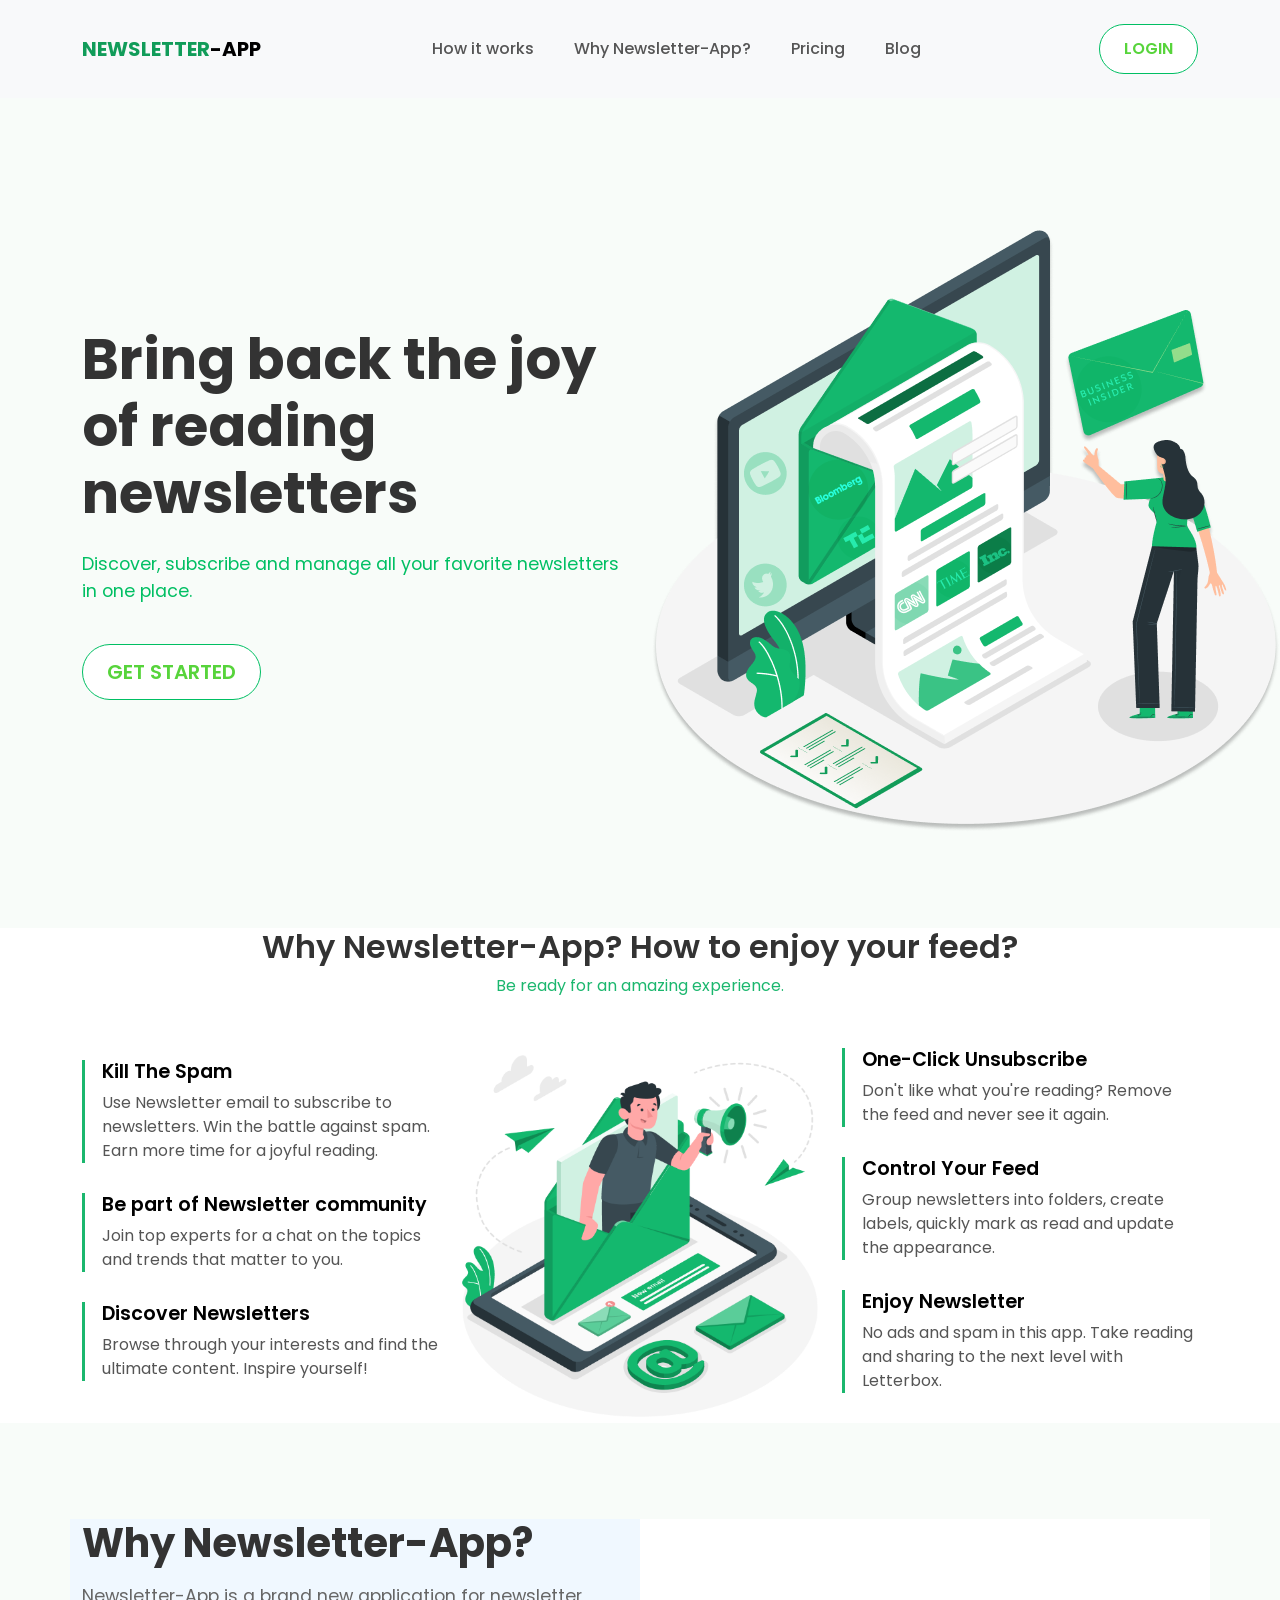
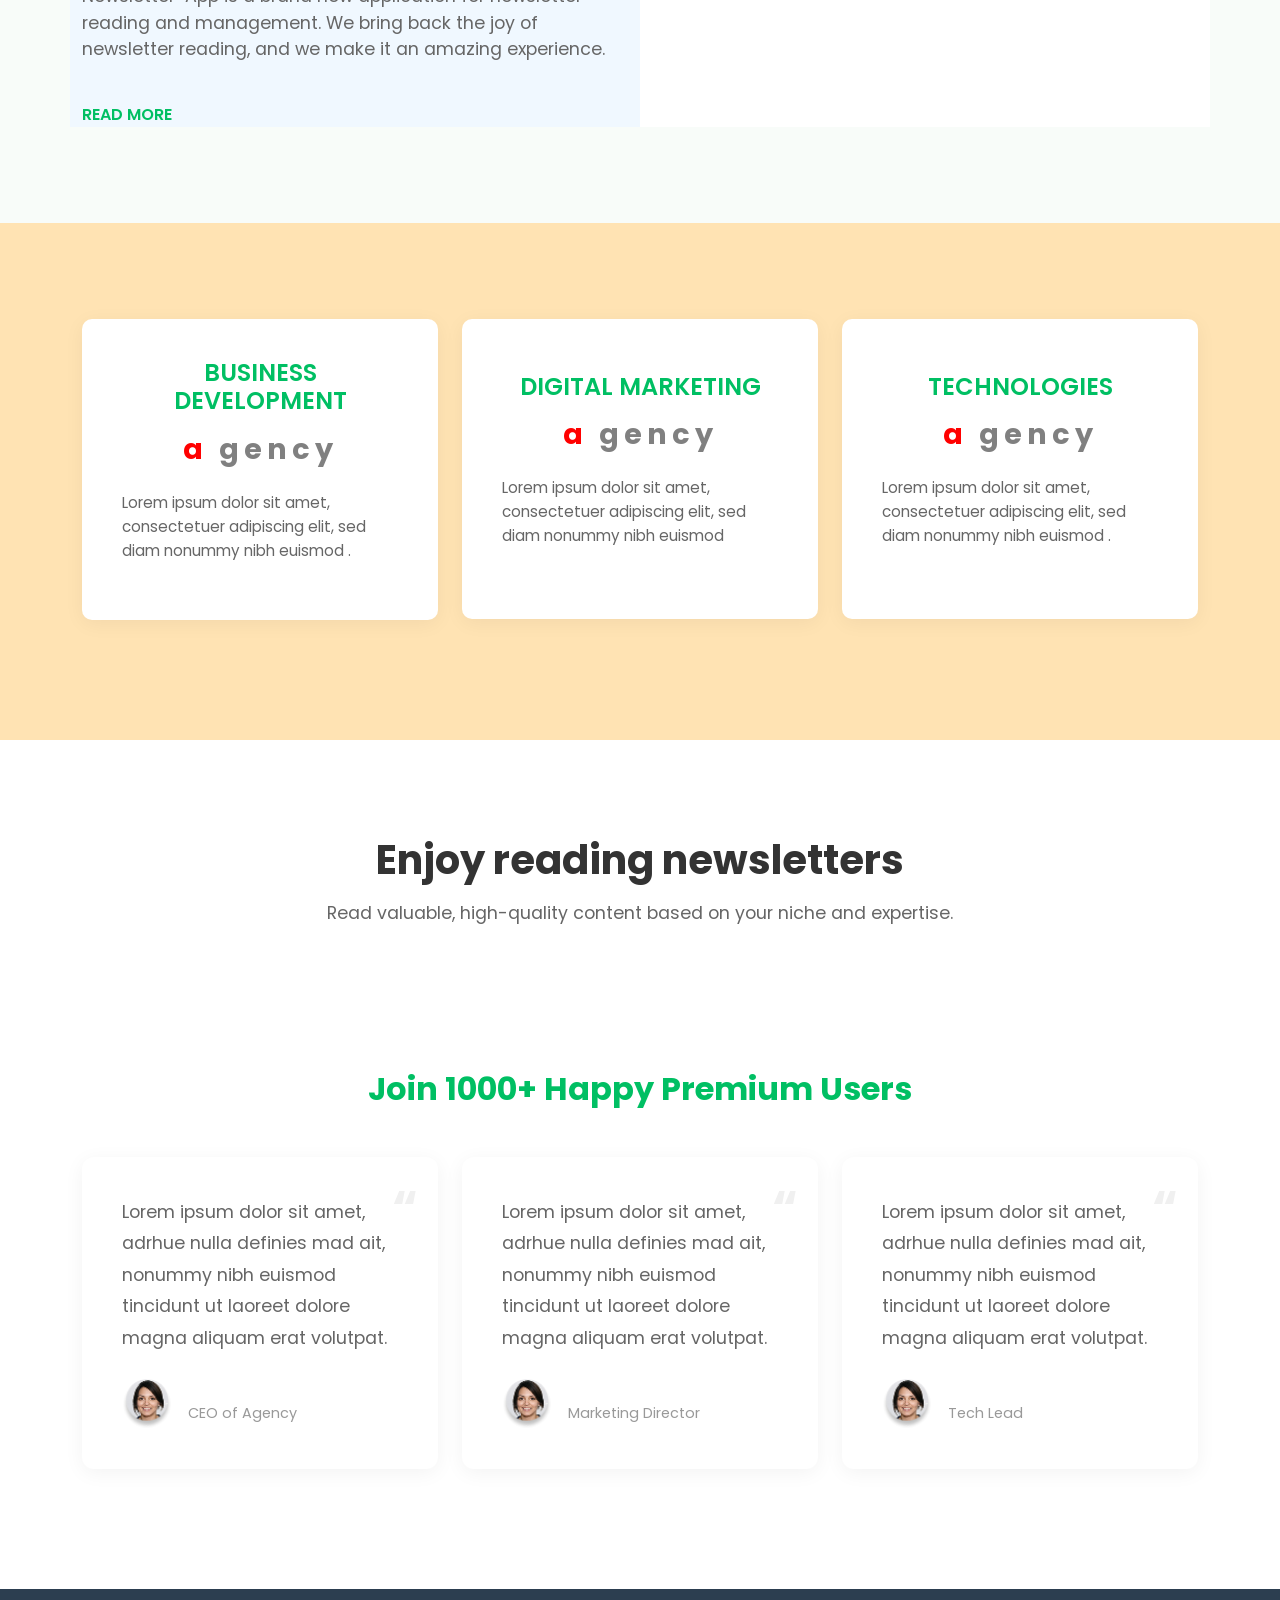
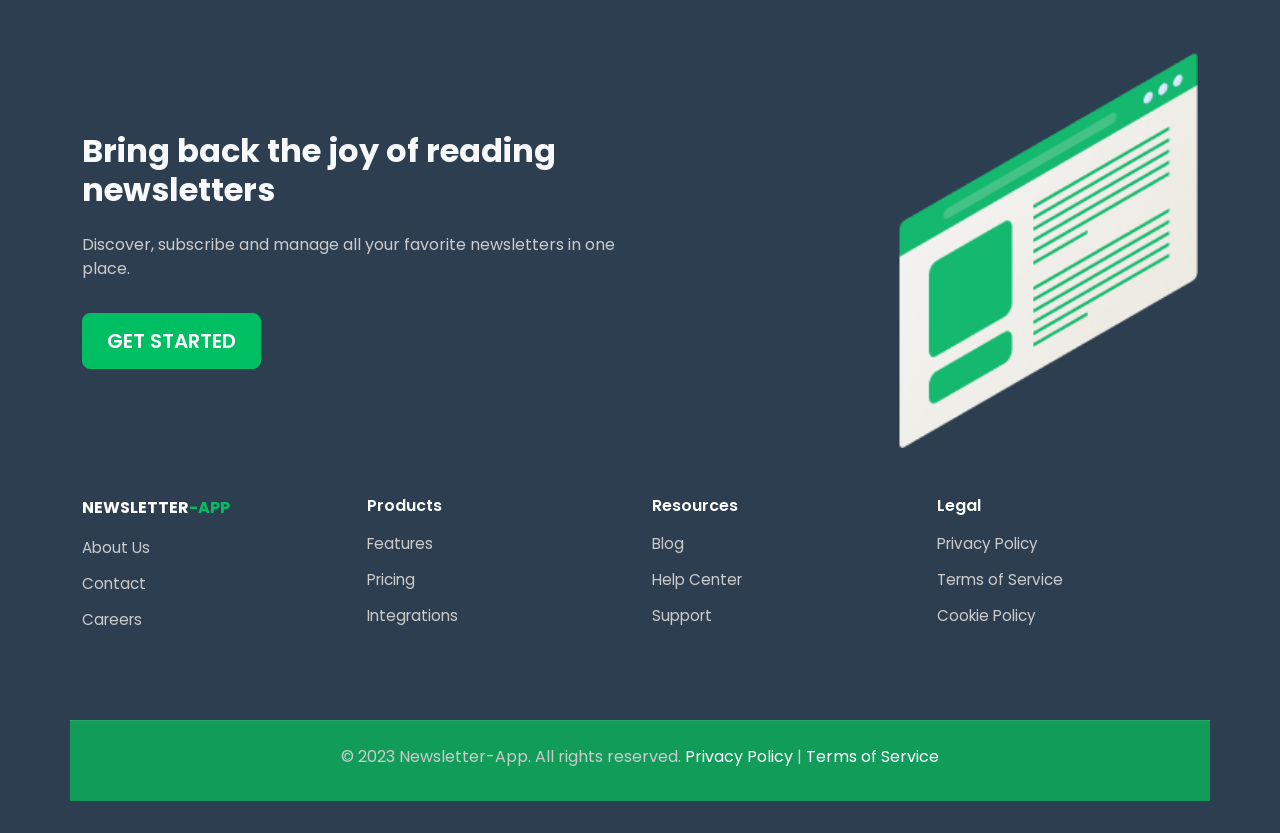
==== index.html @ 18c07ddb "first commit" ====
<!DOCTYPE html>
<html lang="en">

<head>
    <meta charset="UTF-8">
    <meta name="viewport" content="width=device-width, initial-scale=1.0">
    <title>Newsletter-App</title>
    <link href="https://cdn.jsdelivr.net/npm/bootstrap@5.3.0/dist/css/bootstrap.min.css" rel="stylesheet">
    <link href="https://fonts.googleapis.com/css2?family=Poppins:wght@300;400;500;600;700&display=swap"
        rel="stylesheet">
    <link rel="stylesheet" href="style.css">
</head>

<body>

    <!-- Navbar -->
    <nav class="navbar navbar-expand-lg bg-light">
        <div class="container">

            <a class="navbar-brand" href="#" style="color:#119C59 !important;">NEWSLETTER<span
                    style="color:black !important;">-APP</span></a>
            <button class="navbar-toggler" type="button" data-bs-toggle="collapse" data-bs-target="#navbarNav"
                aria-controls="navbarNav" aria-expanded="false" aria-label="Toggle navigation">
                <span class="navbar-toggler-icon"></span>
            </button>
            <div class="collapse navbar-collapse" id="navbarNav">
                <ul class="navbar-nav mx-auto">
                    <li class="nav-item">
                        <a class="nav-link active" aria-current="page" href="#">How it works</a>
                    </li>
                    <li class="nav-item">
                        <a class="nav-link" href="#">Why Newsletter-App?</a>
                    </li>
                    <li class="nav-item">
                        <a class="nav-link" href="#">Pricing</a>
                    </li>
                    <li class="nav-item">
                        <a class="nav-link" href="#">Blog</a>
                    </li>
                </ul>
                <button class="btn btn-primary" type="submit">LOGIN</button>
            </div>
        </div>
    </nav>

    <!-- Hero Section -->
    <section class="hero-section">
        <div class="container">
            <div class="row align-items-center">
                <div class="col-lg-6">
                    <h1>Bring back the joy of reading newsletters</h1>
                    <p style="color: #00BF63;">Discover, subscribe and manage all your favorite newsletters in one
                        place.</p>
                    <button class="btn btn-primary btn-lg">GET STARTED</button>
                </div>
                <div class="col-lg-6 d-none d-lg-block">
                 
                    <img src="./assets/Frame (1).png">
                </div>
            </div>
        </div>
    </section>


    <div class="container">
        <h2 class="section-heading">Why Newsletter-App? How to enjoy your feed?</h2>
        <p class="section-subheading">Be ready for an amazing experience.</p>

        <div class="row align-items-center">
            <!-- Left Column Features -->
            <div class="col-md-4">
                <div class="feature-box">
                    <h5 class="feature-title">Kill The Spam</h5>
                    <p class="feature-description">Use Newsletter email to subscribe to newsletters. Win the battle
                        against spam. Earn more time for a joyful reading.</p>
                </div>
                <div class="feature-box">
                    <h5 class="feature-title">Be part of Newsletter community</h5>
                    <p class="feature-description">Join top experts for a chat on the topics and trends that matter to
                        you.</p>
                </div>
                <div class="feature-box">
                    <h5 class="feature-title">Discover Newsletters</h5>
                    <p class="feature-description">Browse through your interests and find the ultimate content. Inspire
                        yourself!</p>
                </div>
            </div>

            <!-- Center Image -->
            <div class="col-md-4 text-center mb-4 mb-md-0">
                <img src="./assets/Frame.png" alt="Newsletter Illustration" class="center-image">
            </div>

            <!-- Right Column Features -->
            <div class="col-md-4">
                <div class="feature-box">
                    <h5 class="feature-title">One-Click Unsubscribe</h5>
                    <p class="feature-description">Don't like what you're reading? Remove the feed and never see it
                        again.</p>
                </div>
                <div class="feature-box">
                    <h5 class="feature-title">Control Your Feed</h5>
                    <p class="feature-description">Group newsletters into folders, create labels, quickly mark as read
                        and update the appearance.</p>
                </div>
                <div class="feature-box">
                    <h5 class="feature-title">Enjoy Newsletter</h5>
                    <p class="feature-description">No ads and spam in this app. Take reading and sharing to the next
                        level with Letterbox.</p>
                </div>
            </div>
        </div>
    </div>


    <section class="why-app-section">
        <div class="container">
            <div class="row">
                <div class="col-lg-6" style="background-color: aliceblue;">
                    <h2>Why Newsletter-App?</h2>
                    <p>Newsletter-App is a brand new application for newsletter reading and management. We bring back
                        the joy of newsletter reading, and we make it an amazing experience.</p>
                    <a href="#" class="read-more-link">READ MORE</a>
                </div>
                <div class="col-lg-6 d-none d-lg-block" style="background-color: white;">

                </div>
            </div>
        </div>
    </section>

    <section class="category-cards-section">
        <div class="container">
            <div class="row">
                <div class="col-md-4 mb-4">
                    <div class="category-card">
                        <h4 style="text-align: center;">BUSINESS DEVELOPMENT</h4>
                        <h3 style="text-align: center;letter-spacing: 5px;color: grey;"><span
                                style="color: red;">a</span>&nbsp;gency</h3>
                        <p>Lorem ipsum dolor sit amet, consectetuer adipiscing elit, sed diam nonummy nibh euismod .</p>
                    </div>
                </div>
                <div class="col-md-4 mb-4">
                    <div class="category-card">
                        <h4 style="text-align: center;">DIGITAL MARKETING</h4>
                        <h3 style="text-align: center;letter-spacing: 5px;color: grey;"><span
                                style="color: red;">a</span>&nbsp;gency</h3>
                        <p>Lorem ipsum dolor sit amet, consectetuer adipiscing elit, sed diam nonummy nibh euismod </p>
                    </div>
                </div>
                <div class="col-md-4 mb-4">
                    <div class="category-card">
                        <h4 style="text-align: center;">TECHNOLOGIES</h4>
                        <h3 style="text-align: center;letter-spacing: 5px;color: grey;"><span
                                style="color: red;">a</span>&nbsp;gency</h3>
                        <p>Lorem ipsum dolor sit amet, consectetuer adipiscing elit, sed diam nonummy nibh euismod .</p>
                    </div>
                </div>
            </div>
        </div>
    </section>


    <section class="enjoy-reading-section">
        <div class="container">
            <h2>Enjoy reading newsletters</h2>
            <p>Read valuable, high-quality content based on your niche and expertise.</p>
        </div>
    </section>

 
    <section class="testimonials-section">
        <div class="container">
            <h3 style="color: #00BF63;">Join 1000+ Happy Premium Users</h3>
            <div class="row">
                <div class="col-lg-4 mb-4">
                    <div class="testimonial-card category-card">
                        <span class="quote-mark">“</span>
                        <p class="quote">Lorem ipsum dolor sit amet, adrhue nulla definies mad ait, nonummy nibh euismod
                            tincidunt ut laoreet dolore magna aliquam erat volutpat.</p>
                        <div class="author">
                            <img src="./assets/01.png" alt="User Avatar">
                            <div class="author-info">
                                <h6>Samantha Jones</h6>
                                <span>CEO of Agency</span>
                            </div>
                        </div>
                    </div>
                </div>
                <div class="col-lg-4 mb-4">
                    <div class="testimonial-card category-card">
                        <span class="quote-mark">“</span>
                        <p class="quote">Lorem ipsum dolor sit amet, adrhue nulla definies mad ait, nonummy nibh euismod
                            tincidunt ut laoreet dolore magna aliquam erat volutpat.</p>
                        <div class="author">
                            <img src="./assets/01.png" alt="User Avatar">
                            <div class="author-info">
                                <h6>Michael Brown</h6>
                                <span>Marketing Director</span>
                            </div>
                        </div>
                    </div>
                </div>
                <div class="col-lg-4 mb-4">
                    <div class="testimonial-card category-card">
                        <span class="quote-mark">“</span>
                        <p class="quote">Lorem ipsum dolor sit amet, adrhue nulla definies mad ait, nonummy nibh euismod
                            tincidunt ut laoreet dolore magna aliquam erat volutpat.</p>
                        <div class="author">
                            <img src="./assets/01.png" alt="User Avatar">
                            <div class="author-info">
                                <h6>Jessica Miller</h6>
                                <span>Tech Lead</span>
                            </div>
                        </div>
                    </div>
                </div>
            </div>
        </div>
    </section>

    <!-- Footer Section -->
    <footer class="footer-section">
        <div class="container">
            <div class="row align-items-center mb-5">
                <div class="col-lg-6">
                    <h2>Bring back the joy of reading newsletters</h2>
                    <p>Discover, subscribe and manage all your favorite newsletters in one place.</p>
                    <button class="btn btn-primary btn-lg" style="color: white;">GET STARTED</button>
                </div>
                <div class="col-lg-6 d-none d-lg-block text-end">
                    <img src="./assets/XMLID 3.png" alt="Footer Illustration" class="img-fluid footer-image">
                </div>
            </div>

            <div class="row footer-links mt-5">
                <div class="col-md-3 col-sm-6 mb-4">
                    <a class="navbar-brand text-white" href="#" style="color: white !important;">NEWSLETTER<span
                            style="color:#00BF63;">-APP</span></a>
                    <ul class="list-unstyled mt-3">
                        <li><a href="#">About Us</a></li>
                        <li><a href="#">Contact</a></li>
                        <li><a href="#">Careers</a></li>
                    </ul>
                </div>
                <div class="col-md-3 col-sm-6 mb-4">
                    <h6>Products</h6>
                    <ul class="list-unstyled">
                        <li><a href="#">Features</a></li>
                        <li><a href="#">Pricing</a></li>
                        <li><a href="#">Integrations</a></li>
                    </ul>
                </div>
                <div class="col-md-3 col-sm-6 mb-4">
                    <h6>Resources</h6>
                    <ul class="list-unstyled">
                        <li><a href="#">Blog</a></li>
                        <li><a href="#">Help Center</a></li>
                        <li><a href="#">Support</a></li>
                    </ul>
                </div>
                <div class="col-md-3 col-sm-6 mb-4">
                    <h6>Legal</h6>
                    <ul class="list-unstyled">
                        <li><a href="#">Privacy Policy</a></li>
                        <li><a href="#">Terms of Service</a></li>
                        <li><a href="#">Cookie Policy</a></li>
                    </ul>
                </div>
            </div>

            <div class="row footer-bottom text-center" style="background-color: #119C59;">
                <div class="col-12">
                    <p>&copy; 2023 Newsletter-App. All rights reserved. <a href="#"
                            style="color: white !important;">Privacy Policy</a> | <a href="#"
                            style="color: white !important;">Terms of Service</a></p>
                </div>
            </div>
        </div>
    </footer>

    <script src="https://cdn.jsdelivr.net/npm/bootstrap@5.3.0/dist/js/bootstrap.bundle.min.js"></script>
</body>

</html>
---- style.css ----
body {
            font-family: 'Poppins', sans-serif;
            color: #333;
            background-color: #fff;
        }

        .navbar {
            padding: 1.5rem 0;
            background-color: #fff;
            box-shadow: 0 2px 10px rgba(0, 0, 0, 0.05);
        }

        .navbar-brand {
            font-weight: 700;
            color: #333 !important;
        }

        .navbar-nav .nav-link {
            color: #555 !important;
            font-weight: 500;
            margin-right: 1.5rem;
        }

        .btn-primary {
               background-color: #ffffff;
                border-color: #00BF63;
                font-weight: 600;
                padding: 0.75rem 1.5rem;
                color: #57d43b;
                border-radius: 4.5rem;
        }

        .btn-primary:hover {
            background-color: #00A355;
            border-color: #00A355;
        }

        .hero-section {
            background-color: #f8fcf9;
            padding: 6rem 0;
            position: relative;
            overflow: hidden;
        }

        .hero-section h1 {
            font-size: 3.5rem;
            font-weight: 700;
            line-height: 1.2;
            margin-bottom: 1.5rem;
        }

        .hero-section p {
            font-size: 1.1rem;
            color: #666;
            margin-bottom: 2.5rem;
        }

        .hero-image {
            position: absolute;
            right: 0;
            top: 50%;
            transform: translateY(-50%);
            width: 55%; /* Adjust as needed */
            max-width: 800px;
        }

        .how-to-enjoy-section {
            padding: 6rem 0;
            text-align: center;
        }

        .how-to-enjoy-section h2 {
            font-size: 2.5rem;
            font-weight: 700;
            margin-bottom: 1rem;
        }

        .how-to-enjoy-section p.lead {
            font-size: 1.1rem;
            color: #666;
            margin-bottom: 3rem;
        }

        .feature-item {
            text-align: left;
            margin-bottom: 2.5rem;
        }

    .section-heading {
      font-size: 2rem;
      font-weight: 600;
      text-align: center;
    }

    .section-subheading {
      text-align: center;
      color: #1bb76e;
      margin-bottom: 50px;
    }

    .feature-box {
      position: relative;
      padding-left: 20px;
      margin-bottom: 30px;
    }

    .feature-box::before {
      content: '';
      position: absolute;
      left: 0;
      top: 0;
      width: 3px;
      height: 100%;
      background-color: #1bb76e; /* Green vertical line */
    }

    .feature-title {
      font-weight: 600;
      font-size: 1.2rem;
      color: #000;
    }

    .feature-description {
      color: #555;
      margin-top: 5px;
    }

    .center-image {
      max-width: 100%;
      height: auto;
    }

    @media (max-width: 768px) {
      .feature-box {
        padding-left: 15px;
      }
      .feature-box::before {
        left: -5px;
      }
    }

        .how-to-enjoy-middle-image {
            width: 100%;
            max-width: 600px; /* Adjust as needed */
            margin: 0 auto 3rem auto;
            display: block;
        }

        .why-app-section {
            background-color: #f8fcf9;
            padding: 6rem 0;
        }

        .why-app-section h2 {
            font-size: 2.5rem;
            font-weight: 700;
            margin-bottom: 1rem;
        }

        .why-app-section p {
            font-size: 1.1rem;
            color: #666;
            margin-bottom: 2.5rem;
        }

        .read-more-link {
            color: #00BF63;
            font-weight: 600;
            text-decoration: none;
        }

        .read-more-link:hover {
            text-decoration: underline;
        }

        .category-cards-section {
            padding: 6rem 0;
            background-color:  #FFE3B3;
; /* Light yellow background */
        }

     .category-card {
  background-image: url('./assets/Group 895.png'); 
  /* background-size: cover; */
  background-position: bottom;
  background-repeat: no-repeat;
  background-color: #fff; 
  padding: 40px;
  border-radius: 10px;
  box-shadow: 0 4px 20px rgba(0, 0, 0, 0.05);

  min-height: 300px;
  color: white;

  display: flex;
  flex-direction: column;
  justify-content: center;

  position: relative;
  overflow: hidden;
}


        .category-card h4 {
            font-weight: 600;
            color: #00BF63; /* Green for category titles */
            margin-bottom: 1rem;
        }

        .category-card h3 {
            font-size: 1.8rem;
            font-weight: 700;
            margin-bottom: 1.5rem;
        }

        .category-card p {
            color: #666;
            font-size: 0.95rem;
            line-height: 1.6;
        }

        .enjoy-reading-section {
            padding: 6rem 0;
            text-align: center;
        }

        .enjoy-reading-section h2 {
            font-size: 2.5rem;
            font-weight: 700;
            margin-bottom: 1rem;
        }

        .enjoy-reading-section p {
            font-size: 1.1rem;
            color: #666;
            margin-bottom: 3rem;
        }

        .testimonials-section {
            padding-bottom: 6rem;
        }

        .testimonials-section h3 {
            font-size: 2rem;
            font-weight: 700;
            text-align: center;
            margin-bottom: 3rem;
        }

        .testimonial-card {
            background-color: #fff;
            padding: 2.5rem;
            border-radius: 0.75rem;
            box-shadow: 0 4px 20px rgba(0, 0, 0, 0.05);
            text-align: left;
            position: relative;
        }

        .testimonial-card p.quote {
            font-size: 1.1rem;
            color: #666;
            line-height: 1.8;
            margin-bottom: 1.5rem;
        }

        .testimonial-card .author {
            display: flex;
            align-items: center;
        }

        .testimonial-card .author img {
            width: 50px;
            height: 50px;
            border-radius: 50%;
            margin-right: 1rem;
            object-fit: cover;
        }

        .testimonial-card .author-info h6 {
            font-weight: 600;
            margin-bottom: 0;
        }

        .testimonial-card .author-info span {
            font-size: 0.9rem;
            color: #999;
        }

        .quote-icon {
            position: absolute;
            top: 1.5rem;
            right: 1.5rem;
            font-size: 3rem;
            color: rgba(0, 0, 0, 0.05);
            font-weight: 900;
            line-height: 1;
        }


        .footer-section {
            background-color: #2c3e50; 
            color: #f8f9fa;
            padding: 4rem 0 2rem 0;
        }

        .footer-section h2 {
            font-size: 2rem;
            font-weight: 700;
            margin-bottom: 1.5rem;
        }

        .footer-section p {
            font-size: 1rem;
            color: #ccc;
            margin-bottom: 2rem;
        }

        .footer-section .btn-primary {
            background-color: #00BF63;
            border-color: #00BF63;
            font-weight: 600;
            padding: 0.75rem 1.5rem;
            border-radius: 0.5rem;
        }

        .footer-section .footer-links h6 {
            font-weight: 600;
            margin-bottom: 1rem;
            color: #fff;
        }

        .footer-section .footer-links ul {
            list-style: none;
            padding: 0;
        }

        .footer-section .footer-links ul li {
            margin-bottom: 0.75rem;
        }

        .footer-section .footer-links ul li a {
            color: #ccc;
            text-decoration: none;
            font-size: 0.95rem;
        }

        .footer-section .footer-links ul li a:hover {
            color: #fff;
        }

        .footer-bottom {
            border-top: 1px solid rgba(255, 255, 255, 0.1);
            padding-top: 1.5rem;
            margin-top: 3rem;
            font-size: 0.9rem;
            color: #999;
        }

        .footer-bottom a {
            color: #999;
            text-decoration: none;
        }

        .footer-bottom a:hover {
            color: #ccc;
        }

        .footer-image {
            width: 100%;
            max-width: 300px; 
            float: right;
        }

        .icon {
            width: 60px;
            height: 60px;
            background-color: #e6ffe6; 
            border-radius: 10px;
            display: inline-flex;
            align-items: center;
            justify-content: center;
            font-size: 2rem;
            color: #00BF63;
            margin-bottom: 1rem;
        }

        .testimonial-card .quote-mark {
            font-size: 3em;
            color: #f0f0f0;
            position: absolute;
            top: 15px;
            right: 20px;
            font-weight: bold;
        }
          .image-stack {
      position: relative;
      width: 100%;
      max-width: 400px;
      margin: 0 auto;
      height: 280px;
    }

    .image-stack img {
      position: absolute;
      width: 100%;
      height: auto;
      border-radius: 10px;
      transition: transform 0.3s ease;
    }

    .image-stack img:nth-child(1) {
      top: 0;
      left: 0;
      z-index: 1;
    }

    .image-stack img:nth-child(2) {
      top: 20px;
      left: 20px;
      z-index: 2;
    }

    .image-stack img:nth-child(3) {
      top: 40px;
      left: 40px;
      z-index: 3;
    }

    @media (max-width: 768px) {
      .image-stack {
        height: 200px;
      }

      .image-stack img:nth-child(2) {
        top: 15px;
        left: 15px;
      }

      .image-stack img:nth-child(3) {
        top: 30px;
        left: 30px;
      }

      .newsletter-section {
        text-align: center;
      }

      .feature-item {
        justify-content: center;
      }
    }

        @media (max-width: 991.98px) {
            .hero-section h1 {
                font-size: 2.8rem;
            }
            .hero-image {
                position: static;
                transform: none;
                width: 100%;
                margin-top: 2rem;
            }
            .navbar-nav {
                text-align: center;
                margin-top: 1rem;
            }
            .navbar-nav .nav-link {
                margin-right: 0;
            }
            .footer-image {
                float: none;
                margin: 2rem auto;
                display: block;
            }
        }

        @media (max-width: 767.98px) {
            .hero-section, .how-to-enjoy-section, .why-app-section, .category-cards-section, .enjoy-reading-section, .testimonials-section, .footer-section {
                padding: 4rem 0;
            }
            .hero-section h1 {
                font-size: 2.2rem;
            }
            .how-to-enjoy-section h2, .why-app-section h2, .enjoy-reading-section h2, .testimonials-section h3, .footer-section h2 {
                font-size: 2rem;
            }
            .category-card, .testimonial-card {
                margin-bottom: 1.5rem;
            }
        }
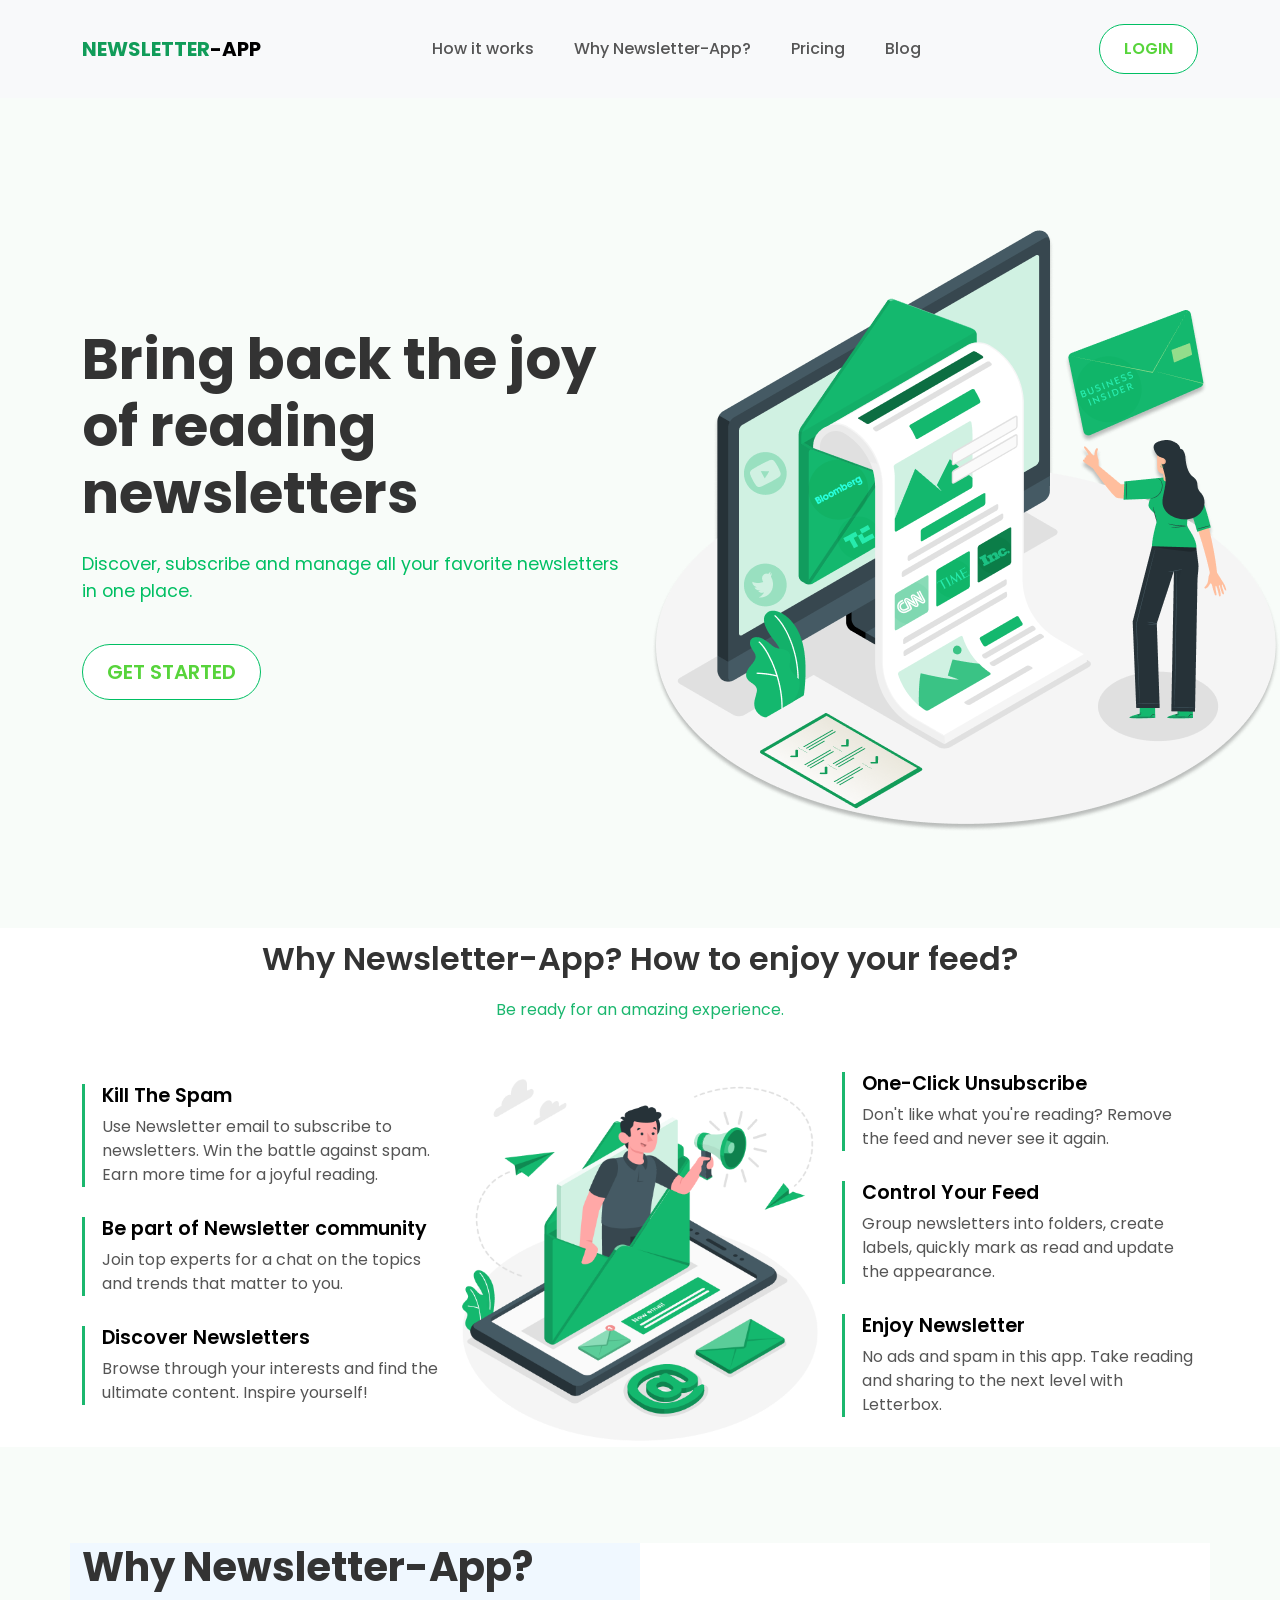
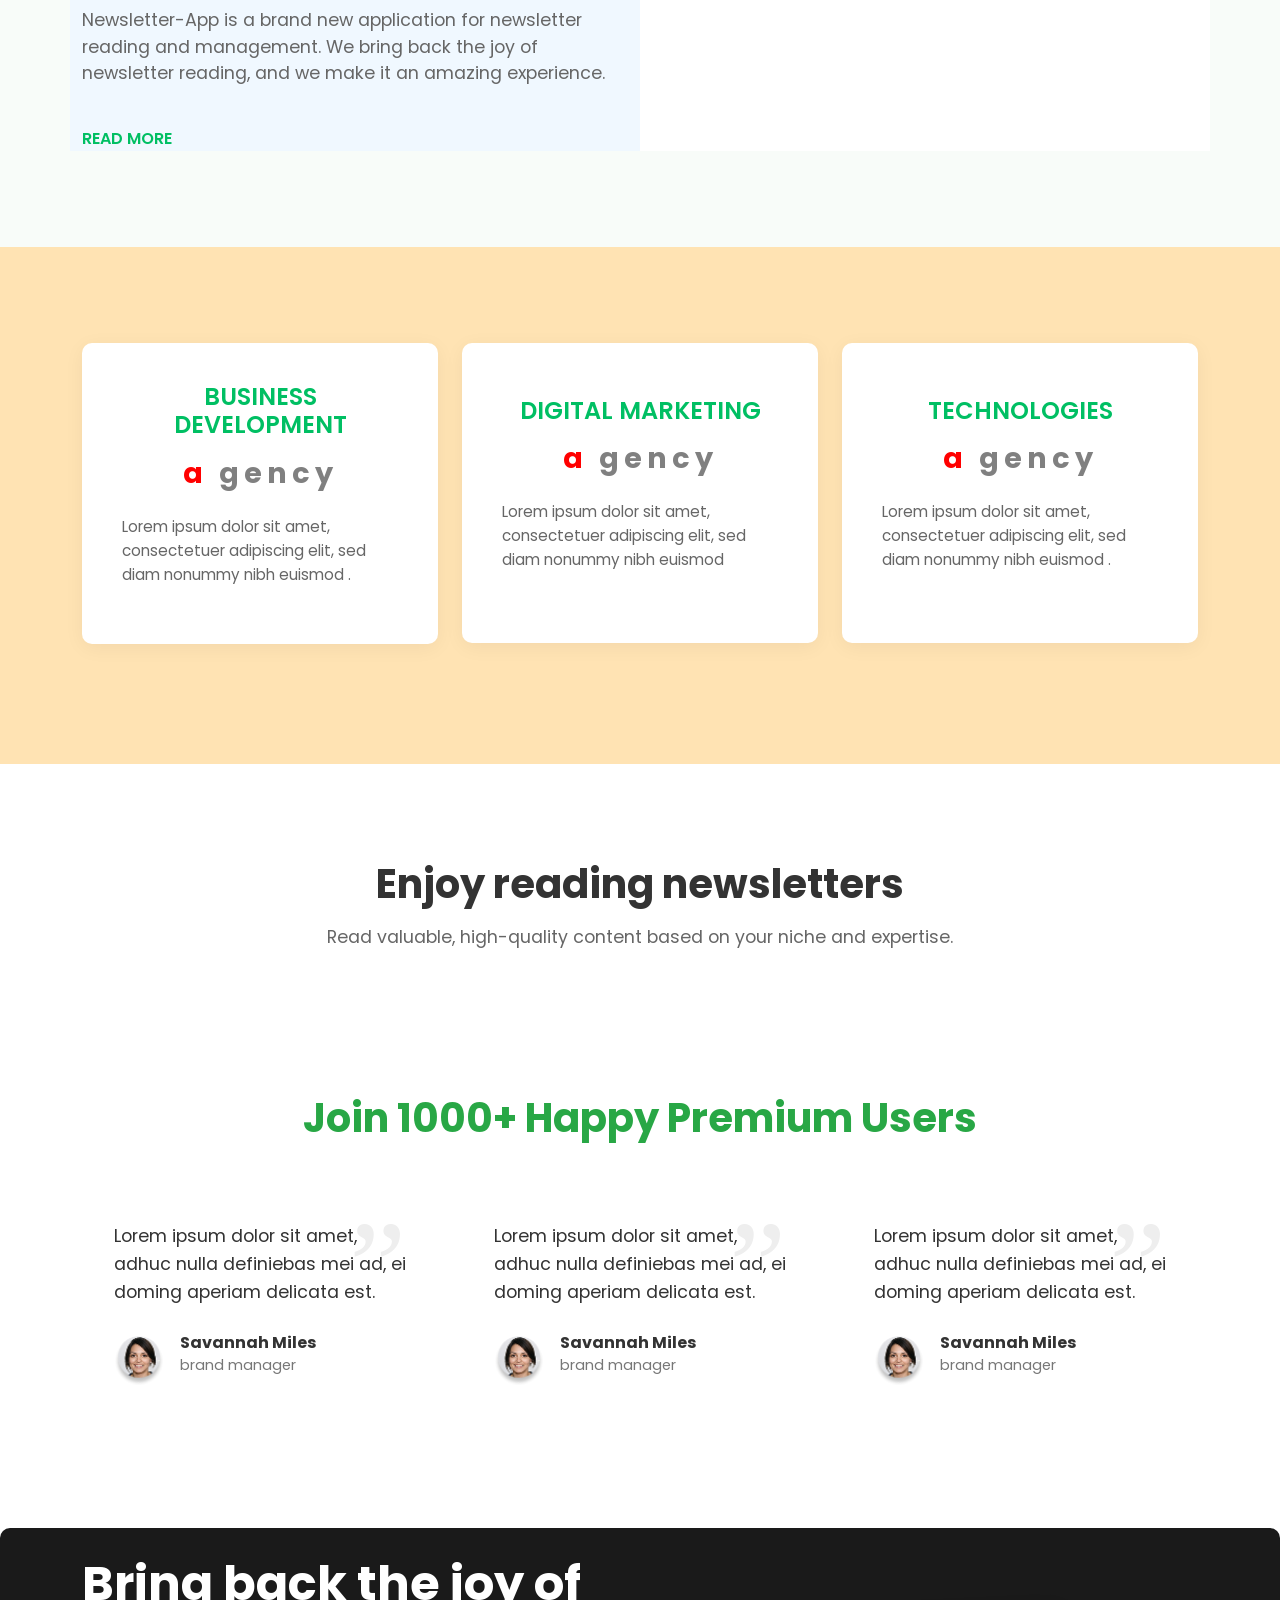
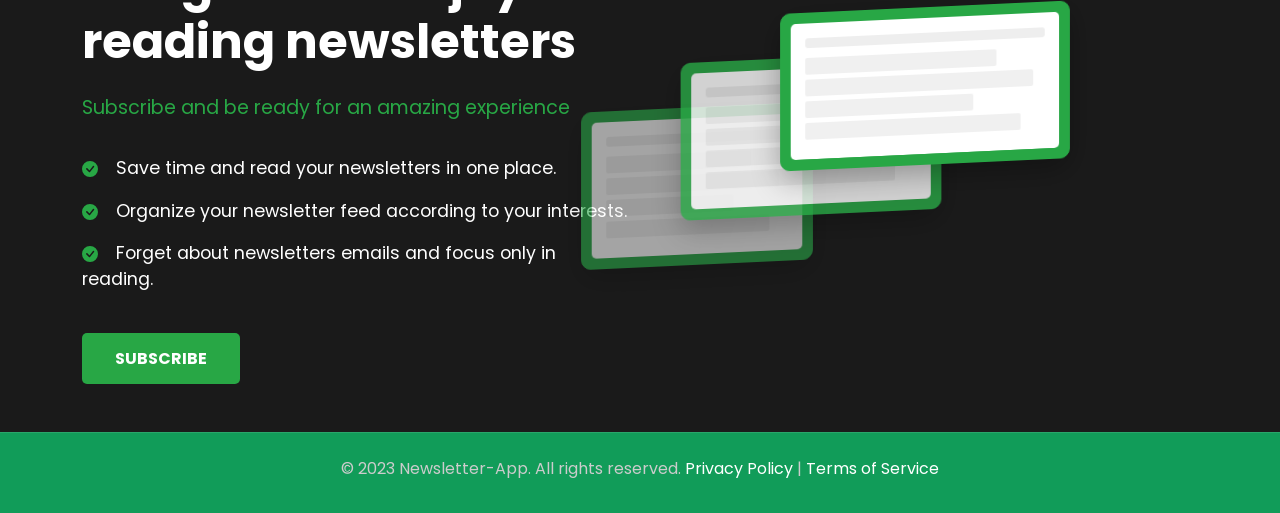
==== commit 2793f030: "Updated styles and fixed header bug" ====
--- a/index.html
+++ b/index.html
@@ -171,104 +171,105 @@
 
  
     <section class="testimonials-section">
-        <div class="container">
-            <h3 style="color: #00BF63;">Join 1000+ Happy Premium Users</h3>
-            <div class="row">
-                <div class="col-lg-4 mb-4">
-                    <div class="testimonial-card category-card">
-                        <span class="quote-mark">“</span>
-                        <p class="quote">Lorem ipsum dolor sit amet, adrhue nulla definies mad ait, nonummy nibh euismod
-                            tincidunt ut laoreet dolore magna aliquam erat volutpat.</p>
-                        <div class="author">
-                            <img src="./assets/01.png" alt="User Avatar">
-                            <div class="author-info">
-                                <h6>Samantha Jones</h6>
-                                <span>CEO of Agency</span>
-                            </div>
-                        </div>
-                    </div>
-                </div>
-                <div class="col-lg-4 mb-4">
-                    <div class="testimonial-card category-card">
-                        <span class="quote-mark">“</span>
-                        <p class="quote">Lorem ipsum dolor sit amet, adrhue nulla definies mad ait, nonummy nibh euismod
-                            tincidunt ut laoreet dolore magna aliquam erat volutpat.</p>
-                        <div class="author">
-                            <img src="./assets/01.png" alt="User Avatar">
-                            <div class="author-info">
-                                <h6>Michael Brown</h6>
-                                <span>Marketing Director</span>
-                            </div>
-                        </div>
-                    </div>
-                </div>
-                <div class="col-lg-4 mb-4">
-                    <div class="testimonial-card category-card">
-                        <span class="quote-mark">“</span>
-                        <p class="quote">Lorem ipsum dolor sit amet, adrhue nulla definies mad ait, nonummy nibh euismod
-                            tincidunt ut laoreet dolore magna aliquam erat volutpat.</p>
-                        <div class="author">
-                            <img src="./assets/01.png" alt="User Avatar">
-                            <div class="author-info">
-                                <h6>Jessica Miller</h6>
-                                <span>Tech Lead</span>
-                            </div>
-                        </div>
-                    </div>
-                </div>
-            </div>
-        </div>
+       <div class="container text-center">
+        <h1 class="section-header">Join 1000+ Happy Premium Users</h1>
+
+        <div class="row justify-content-center">
+            <div class="col-md-4 mb-4">
+                <div class="testimonial-card">
+                    <p class="testimonial-text">Lorem ipsum dolor sit amet, adhuc nulla definiebas mei ad, ei doming aperiam delicata est.</p>
+                    <div class="author-info">
+                        <img src="./assets/01.png" alt="Savannah Miles" class="author-avatar">
+                        <div>
+                            <p class="author-name">Savannah Miles</p>
+                            <p class="author-title">brand manager</p>
+                        </div>
+                    </div>
+                </div>
+            </div>
+            <div class="col-md-4 mb-4">
+                <div class="testimonial-card">
+                    <p class="testimonial-text">Lorem ipsum dolor sit amet, adhuc nulla definiebas mei ad, ei doming aperiam delicata est.</p>
+                    <div class="author-info">
+                        <img src="./assets/01.png" alt="Savannah Miles" class="author-avatar">
+                        <div>
+                            <p class="author-name">Savannah Miles</p>
+                            <p class="author-title">brand manager</p>
+                        </div>
+                    </div>
+                </div>
+            </div>
+            <div class="col-md-4 mb-4">
+                <div class="testimonial-card">
+                    <p class="testimonial-text">Lorem ipsum dolor sit amet, adhuc nulla definiebas mei ad, ei doming aperiam delicata est.</p>
+                    <div class="author-info">
+                        <img src="./assets/01.png" alt="Savannah Miles" class="author-avatar">
+                        <div>
+                            <p class="author-name">Savannah Miles</p>
+                            <p class="author-title">brand manager</p>
+                        </div>
+                    </div>
+                </div>
+            </div>
+        </div>
+    </div>
     </section>
 
     <!-- Footer Section -->
     <footer class="footer-section">
-        <div class="container">
-            <div class="row align-items-center mb-5">
-                <div class="col-lg-6">
+      
+             <div class="newsletter-section">
+        <div class="container">
+            <div class="row align-items-center">
+                <div class="col-md-6 newsletter-content  " style="padding-top: 27px;">
                     <h2>Bring back the joy of reading newsletters</h2>
-                    <p>Discover, subscribe and manage all your favorite newsletters in one place.</p>
-                    <button class="btn btn-primary btn-lg" style="color: white;">GET STARTED</button>
-                </div>
-                <div class="col-lg-6 d-none d-lg-block text-end">
-                    <img src="./assets/XMLID 3.png" alt="Footer Illustration" class="img-fluid footer-image">
-                </div>
-            </div>
-
-            <div class="row footer-links mt-5">
-                <div class="col-md-3 col-sm-6 mb-4">
-                    <a class="navbar-brand text-white" href="#" style="color: white !important;">NEWSLETTER<span
-                            style="color:#00BF63;">-APP</span></a>
-                    <ul class="list-unstyled mt-3">
-                        <li><a href="#">About Us</a></li>
-                        <li><a href="#">Contact</a></li>
-                        <li><a href="#">Careers</a></li>
+                    <p>Subscribe and be ready for an amazing experience</p>
+                    <ul>
+                        <li><svg xmlns="http://www.w3.org/2000/svg" width="16" height="18" fill="currentColor" class="bi bi-check-circle-fill" viewBox="0 0 16 16">
+                            <path d="M16 8A8 8 0 1 1 0 8a8 8 0 0 1 16 0zm-3.97-3.03a.75.75 0 0 0-1.08.022L7.477 9.417 5.384 7.323a.75.75 0 0 0-1.06 1.06L6.97 11.03a.75.75 0 0 0 1.079-.02l3.992-4.99a.75.75 0 0 0-.01-1.05z"/>
+                          </svg> Save time and read your newsletters in one place.</li>
+                        <li><svg xmlns="http://www.w3.org/2000/svg" width="16" height="18" fill="currentColor" class="bi bi-check-circle-fill" viewBox="0 0 16 16">
+                            <path d="M16 8A8 8 0 1 1 0 8a8 8 0 0 1 16 0zm-3.97-3.03a.75.75 0 0 0-1.08.022L7.477 9.417 5.384 7.323a.75.75 0 0 0-1.06 1.06L6.97 11.03a.75.75 0 0 0 1.079-.02l3.992-4.99a.75.75 0 0 0-.01-1.05z"/>
+                          </svg> Organize your newsletter feed according to your interests.</li>
+                        <li><svg xmlns="http://www.w3.org/2000/svg" width="16" height="18" fill="currentColor" class="bi bi-check-circle-fill" viewBox="0 0 16 16">
+                            <path d="M16 8A8 8 0 1 1 0 8a8 8 0 0 1 16 0zm-3.97-3.03a.75.75 0 0 0-1.08.022L7.477 9.417 5.384 7.323a.75.75 0 0 0-1.06 1.06L6.97 11.03a.75.75 0 0 0 1.079-.02l3.992-4.99a.75.75 0 0 0-.01-1.05z"/>
+                          </svg> Forget about newsletters emails and focus only in reading.</li>
                     </ul>
-                </div>
-                <div class="col-md-3 col-sm-6 mb-4">
-                    <h6>Products</h6>
-                    <ul class="list-unstyled">
-                        <li><a href="#">Features</a></li>
-                        <li><a href="#">Pricing</a></li>
-                        <li><a href="#">Integrations</a></li>
-                    </ul>
-                </div>
-                <div class="col-md-3 col-sm-6 mb-4">
-                    <h6>Resources</h6>
-                    <ul class="list-unstyled">
-                        <li><a href="#">Blog</a></li>
-                        <li><a href="#">Help Center</a></li>
-                        <li><a href="#">Support</a></li>
-                    </ul>
-                </div>
-                <div class="col-md-3 col-sm-6 mb-4">
-                    <h6>Legal</h6>
-                    <ul class="list-unstyled">
-                        <li><a href="#">Privacy Policy</a></li>
-                        <li><a href="#">Terms of Service</a></li>
-                        <li><a href="#">Cookie Policy</a></li>
-                    </ul>
-                </div>
-            </div>
+                    <a href="#" class="btn btn-subscribe">SUBSCRIBE</a>
+                </div>
+                <div class="col-md-6 d-flex justify-content-center align-items-center newsletter-image-container">
+                    <div class="newsletter-image">
+                        <div class="newsletter-window-content">
+                            <div class="newsletter-window-header"></div>
+                            <div class="newsletter-window-line"></div>
+                            <div class="newsletter-window-line"></div>
+                            <div class="newsletter-window-line"></div>
+                            <div class="newsletter-window-line"></div>
+                        </div>
+                    </div>
+                    <div class="newsletter-image">
+                        <div class="newsletter-window-content">
+                            <div class="newsletter-window-header"></div>
+                            <div class="newsletter-window-line"></div>
+                            <div class="newsletter-window-line"></div>
+                            <div class="newsletter-window-line"></div>
+                            <div class="newsletter-window-line"></div>
+                        </div>
+                    </div>
+                    <div class="newsletter-image">
+                        <div class="newsletter-window-content">
+                            <div class="newsletter-window-header"></div>
+                            <div class="newsletter-window-line"></div>
+                            <div class="newsletter-window-line"></div>
+                            <div class="newsletter-window-line"></div>
+                            <div class="newsletter-window-line"></div>
+                        </div>
+                    </div>
+                </div>
+            </div>
+       
+    </div>
+
 
             <div class="row footer-bottom text-center" style="background-color: #119C59;">
                 <div class="col-12">
--- a/style.css
+++ b/style.css
@@ -90,6 +90,7 @@
       font-size: 2rem;
       font-weight: 600;
       text-align: center;
+      padding: 12px;
     }
 
     .section-subheading {
@@ -236,10 +237,6 @@
             margin-bottom: 3rem;
         }
 
-        .testimonials-section {
-            padding-bottom: 6rem;
-        }
-
         .testimonials-section h3 {
             font-size: 2rem;
             font-weight: 700;
@@ -247,44 +244,6 @@
             margin-bottom: 3rem;
         }
 
-        .testimonial-card {
-            background-color: #fff;
-            padding: 2.5rem;
-            border-radius: 0.75rem;
-            box-shadow: 0 4px 20px rgba(0, 0, 0, 0.05);
-            text-align: left;
-            position: relative;
-        }
-
-        .testimonial-card p.quote {
-            font-size: 1.1rem;
-            color: #666;
-            line-height: 1.8;
-            margin-bottom: 1.5rem;
-        }
-
-        .testimonial-card .author {
-            display: flex;
-            align-items: center;
-        }
-
-        .testimonial-card .author img {
-            width: 50px;
-            height: 50px;
-            border-radius: 50%;
-            margin-right: 1rem;
-            object-fit: cover;
-        }
-
-        .testimonial-card .author-info h6 {
-            font-weight: 600;
-            margin-bottom: 0;
-        }
-
-        .testimonial-card .author-info span {
-            font-size: 0.9rem;
-            color: #999;
-        }
 
         .quote-icon {
             position: absolute;
@@ -296,12 +255,6 @@
             line-height: 1;
         }
 
-
-        .footer-section {
-            background-color: #2c3e50; 
-            color: #f8f9fa;
-            padding: 4rem 0 2rem 0;
-        }
 
         .footer-section h2 {
             font-size: 2rem;
@@ -392,58 +345,11 @@
             right: 20px;
             font-weight: bold;
         }
-          .image-stack {
-      position: relative;
-      width: 100%;
-      max-width: 400px;
-      margin: 0 auto;
-      height: 280px;
-    }
-
-    .image-stack img {
-      position: absolute;
-      width: 100%;
-      height: auto;
-      border-radius: 10px;
-      transition: transform 0.3s ease;
-    }
-
-    .image-stack img:nth-child(1) {
-      top: 0;
-      left: 0;
-      z-index: 1;
-    }
-
-    .image-stack img:nth-child(2) {
-      top: 20px;
-      left: 20px;
-      z-index: 2;
-    }
-
-    .image-stack img:nth-child(3) {
-      top: 40px;
-      left: 40px;
-      z-index: 3;
-    }
+        
+
 
     @media (max-width: 768px) {
-      .image-stack {
-        height: 200px;
-      }
-
-      .image-stack img:nth-child(2) {
-        top: 15px;
-        left: 15px;
-      }
-
-      .image-stack img:nth-child(3) {
-        top: 30px;
-        left: 30px;
-      }
-
-      .newsletter-section {
-        text-align: center;
-      }
+    
 
       .feature-item {
         justify-content: center;
@@ -488,6 +394,191 @@
                 margin-bottom: 1.5rem;
             }
         }
-
-
-
+             .section-header {
+            color: #28a745; /* Green color for header */
+            font-size: 2.5rem;
+            font-weight: bold;
+            margin-bottom: 3rem;
+        }
+        .testimonial-card {
+            padding: 2rem;
+            text-align: left;
+        }
+        .testimonial-text {
+            font-size: 1.1rem;
+            line-height: 1.6;
+            margin-bottom: 1.5rem;
+            position: relative;
+        }
+        .testimonial-text::before {
+            content: "”";
+            font-family: 'Times New Roman', serif; /* A classic font for quotes */
+            font-size: 8rem;
+            color: #eee;
+            position: absolute;
+            right: 0px; /* Adjust as needed */
+            top: -20px; /* Adjust as needed */
+            z-index: -1;
+            line-height: 1;
+        }
+        .author-info {
+            display: flex;
+            align-items: center;
+        }
+        .author-avatar {
+            width: 50px;
+            height: 50px;
+            border-radius: 50%;
+            margin-right: 1rem;
+            object-fit: cover;
+        }
+        .author-name {
+            font-weight: bold;
+            font-size: 1rem;
+            margin-bottom: 0;
+        }
+        .author-title {
+            font-size: 0.9rem;
+            color: #777;
+        }
+
+        .newsletter-section {
+            background-color: #1a1a1a; 
+            color: #fff;
+            padding-top: 5rem 0;
+            margin-top: 5rem;
+            border-radius: 10px;
+        }
+        .newsletter-content h2 {
+            font-size: 3rem;
+            font-weight: bold;
+            margin-bottom: 1.5rem;
+        }
+        .newsletter-content p {
+            font-size: 1.2rem;
+            color: #28a745; /* Green for key phrase */
+            margin-bottom: 2rem;
+        }
+        .newsletter-content ul {
+            list-style: none;
+            padding: 0;
+            margin-bottom: 2.5rem;
+        }
+        .newsletter-content ul li {
+            margin-bottom: 1rem;
+            font-size: 1.1rem;
+        }
+        .newsletter-content ul li svg {
+            margin-right: 0.8rem;
+            color: #28a745;
+        }
+        .btn-subscribe {
+            background-color: #28a745; /* Green button */
+            color: #fff;
+            padding: 0.8rem 2rem;
+            border-radius: 5px;
+            text-decoration: none;
+            font-weight: bold;
+            transition: background-color 0.3s ease;
+        }
+        .btn-subscribe:hover {
+            background-color: #218838; /* Darker green on hover */
+            color: #fff;
+        }
+        .newsletter-image-container {
+            position: relative;
+            height: 300px; /* Adjust as needed */
+        }
+        .newsletter-image {
+            position: absolute;
+            width: 250px;
+            height: auto;
+            border-radius: 10px;
+            box-shadow: 0 10px 30px rgba(0, 0, 0, 0.3);
+            transform: rotateY(-15deg) rotateX(10deg);
+            transform-style: preserve-3d;
+            background-color: #28a745; /* Green color for the window */
+            border: 1px solid #28a745;
+        }
+        .newsletter-image:nth-child(1) {
+            top: 0;
+            left: 50%;
+            transform: translate(-50%, 0) rotateX(10deg) rotateY(-15deg);
+            z-index: 3;
+            width: 300px;
+        }
+        .newsletter-image:nth-child(2) {
+            top: 50px;
+            left: 30%;
+            transform: translate(-50%, 0) rotateX(10deg) rotateY(-15deg);
+            z-index: 2;
+            width: 270px;
+            opacity: 0.8;
+        }
+        .newsletter-image:nth-child(3) {
+            top: 100px;
+            left: 10%;
+            transform: translate(-50%, 0) rotateX(10deg) rotateY(-15deg);
+            z-index: 1;
+            width: 240px;
+            opacity: 0.6;
+        }
+
+        /* Responsive adjustments */
+        @media (max-width: 768px) {
+            .section-header {
+                font-size: 2rem;
+            }
+            .newsletter-content h2 {
+                font-size: 2.2rem;
+            }
+            .newsletter-image-container {
+                height: auto;
+                margin-top: 3rem;
+            }
+            .newsletter-image {
+                position: static;
+                transform: none;
+                width: 70%;
+                max-width: 300px;
+                margin: 1rem auto;
+                display: block;
+                opacity: 1;
+            }
+        }
+
+        /* Placeholder for newsletter window content */
+        .newsletter-window-content {
+            background-color: #fff;
+            margin: 10px;
+            height: calc(100% - 20px);
+            border-radius: 5px;
+            padding: 15px;
+            box-sizing: border-box;
+            color: #333;
+            font-size: 0.8rem;
+            line-height: 1.4;
+            display: flex;
+            flex-direction: column;
+            justify-content: space-between;
+        }
+        .newsletter-window-header {
+            width: 100%;
+            height: 10px;
+            background-color: #eee;
+            border-radius: 3px;
+            margin-bottom: 10px;
+        }
+        .newsletter-window-line {
+            width: 90%;
+            height: 17px;
+            background-color: #f0f0f0;
+            border-radius: 2px;
+            margin-bottom: 5px;
+        }
+        .newsletter-window-line:nth-child(2) { width: 80%; }
+        .newsletter-window-line:nth-child(3) { width: 95%; }
+        .newsletter-window-line:nth-child(4) { width: 70%; }
+
+
+
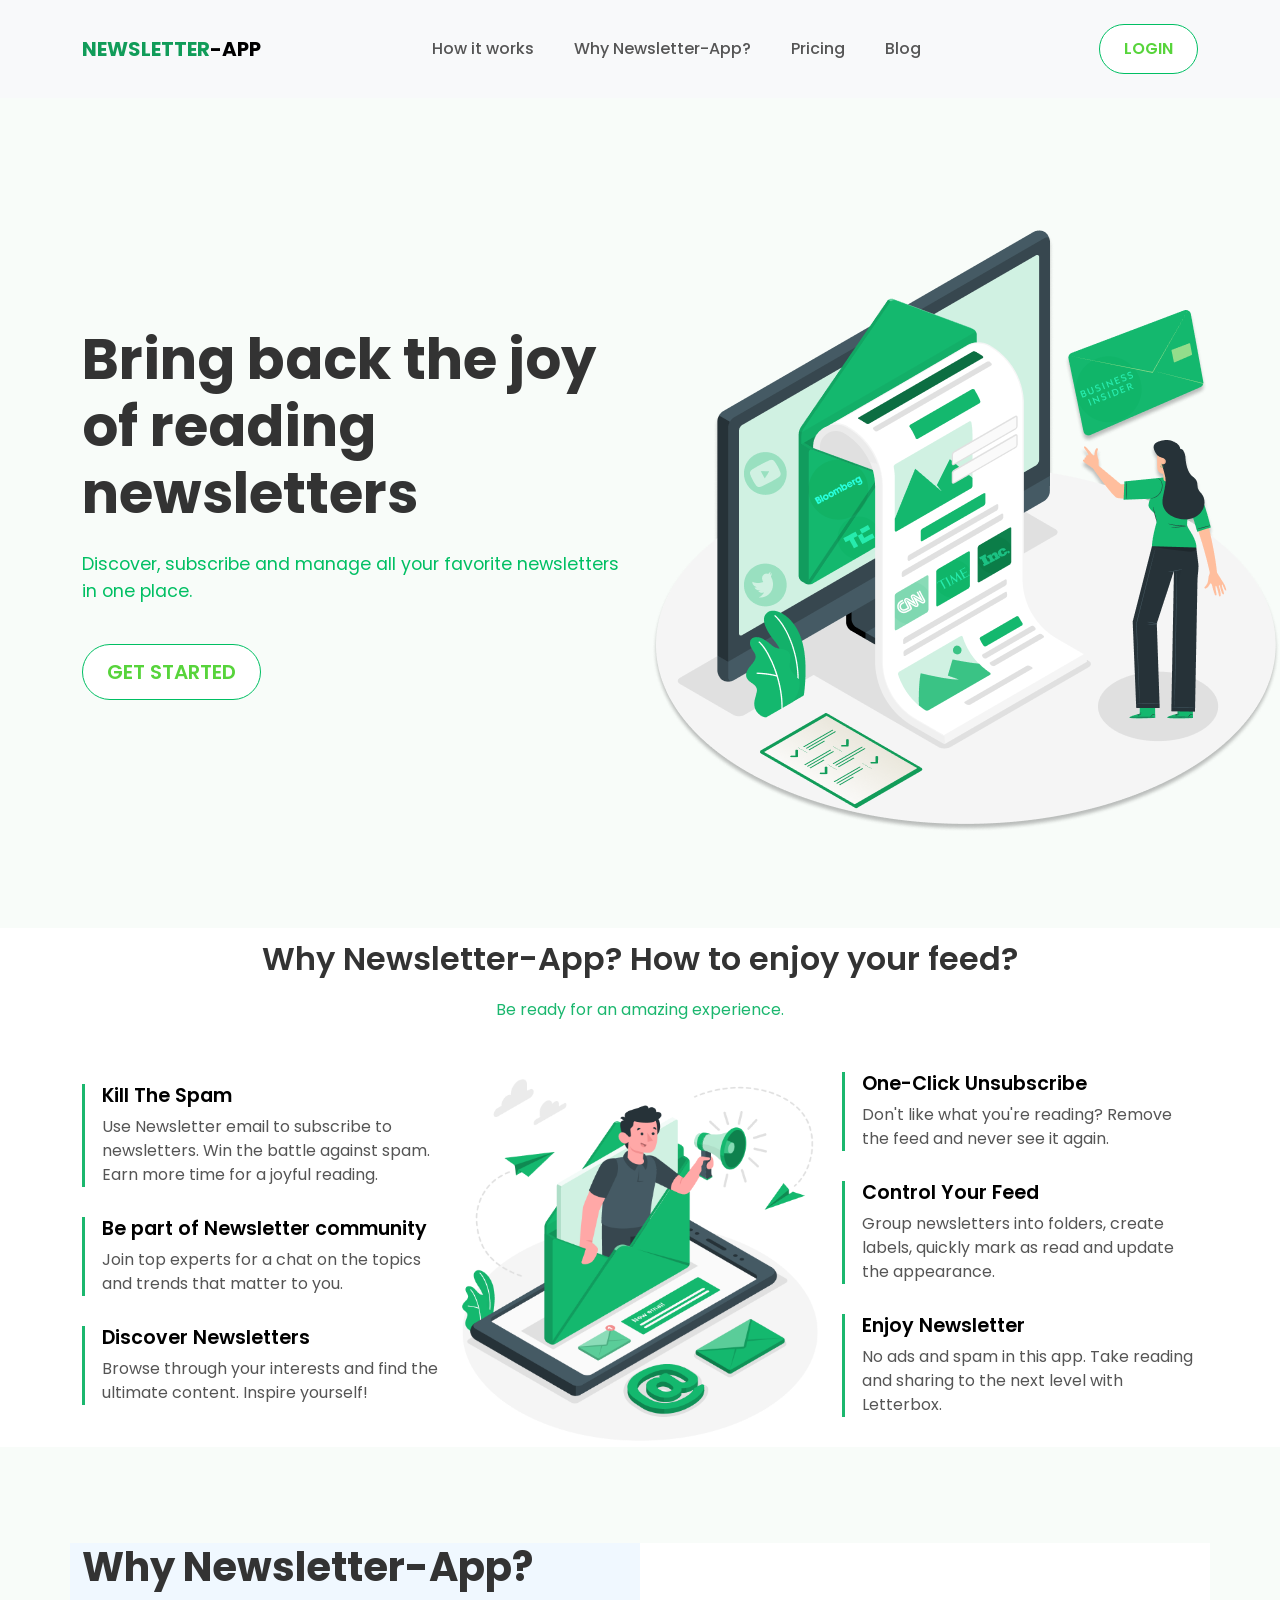
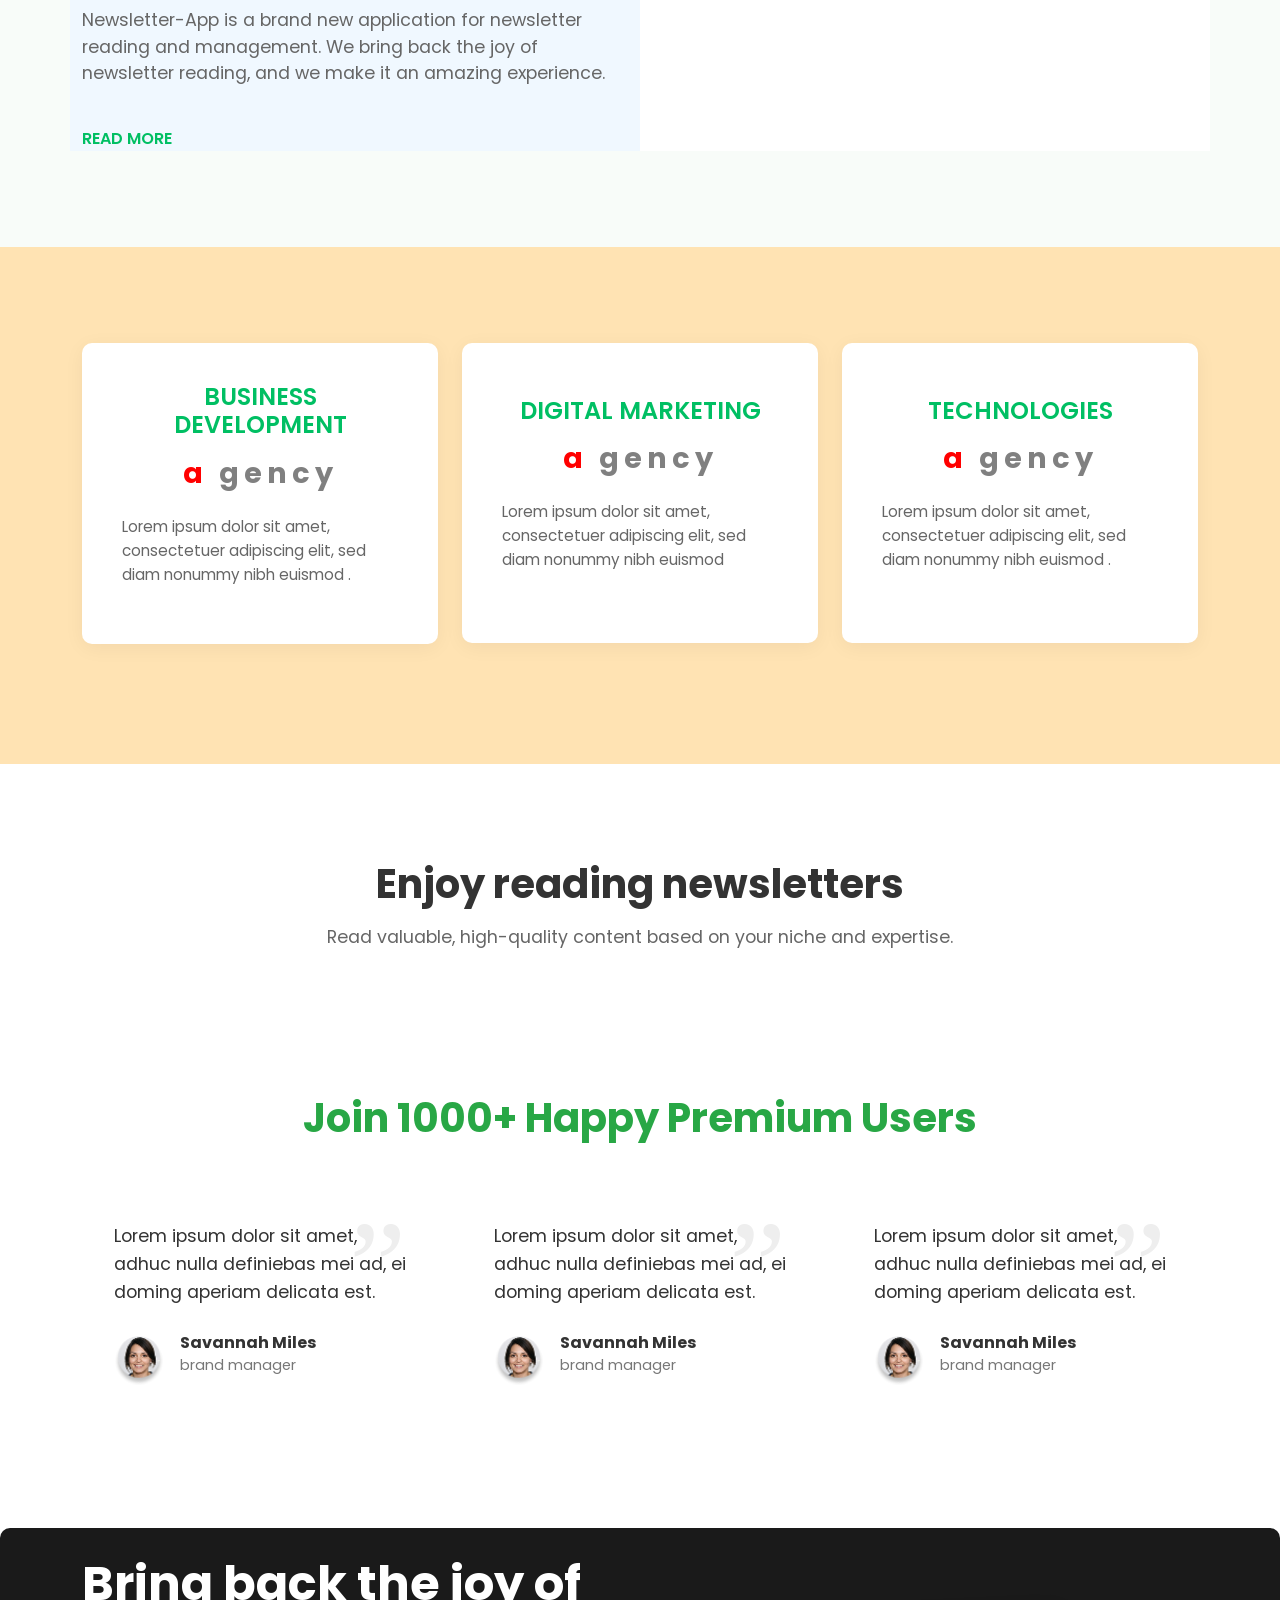
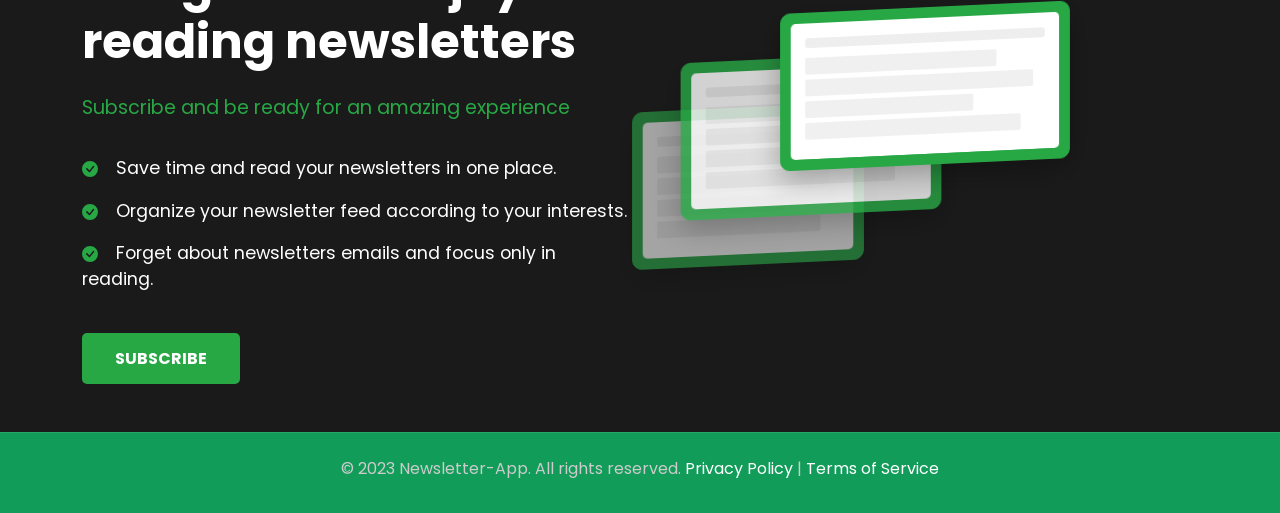
==== commit 77d97990: "Added alert" ====
--- a/index.html
+++ b/index.html
@@ -10,6 +10,10 @@
     <link href="https://fonts.googleapis.com/css2?family=Poppins:wght@300;400;500;600;700&display=swap"
         rel="stylesheet">
     <link rel="stylesheet" href="style.css">
+
+    <!-- <script>
+  alert("Welcome to my Project!");
+</script> -->
 </head>
 
 <body>
@@ -112,7 +116,7 @@
             </div>
         </div>
     </div>
-
+  
 
     <section class="why-app-section">
         <div class="container">
@@ -282,6 +286,10 @@
     </footer>
 
     <script src="https://cdn.jsdelivr.net/npm/bootstrap@5.3.0/dist/js/bootstrap.bundle.min.js"></script>
+    <script>
+  alert("Welcome to my Project!");
+</script>
+
 </body>
 
 </html>
--- a/style.css
+++ b/style.css
@@ -517,7 +517,7 @@
         }
         .newsletter-image:nth-child(3) {
             top: 100px;
-            left: 10%;
+            left: 19%;
             transform: translate(-50%, 0) rotateX(10deg) rotateY(-15deg);
             z-index: 1;
             width: 240px;
